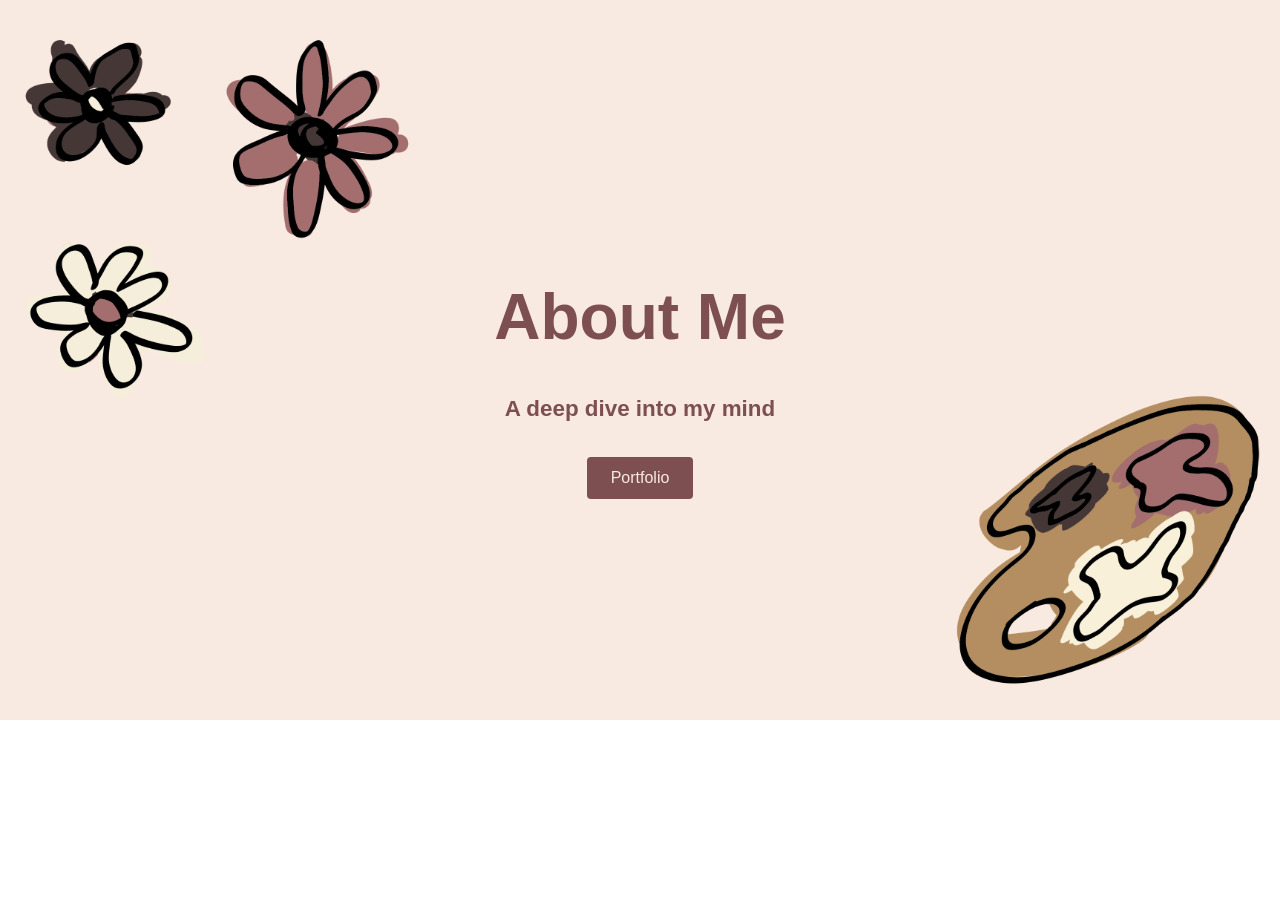
==== About.html @ f2bd369c "Add files via upload" ====
<!doctype html>
<html>
<head>
<meta charset="UTF-8">
<title>About</title>
<link href="style.css" rel="stylesheet" type="text/css">
</head>
<section class="hero-section">
        <div class="hero-content">
            <h1>About Me</h1>
            <h3>A deep dive into my mind</h3>
            <a href="https://bexdesigns.net/" target="_blank">
            <button class="button">Portfolio</button>
            </a>
        </div>
    </section>
<body>
</body>
</html>
---- style.css ----
@charset "UTF-8";

/* Global & Typography Styling */
body {
    font-family: 'DM Sans', sans-serif;
    margin: 0;
    padding: 0;
    color: #7d4f50;
    line-height: 1.6;
}

h1 {
    font-family: "Valley Sans", sans-serif;
    font-size: 4rem;
    font-weight: 600;
    margin-bottom: 0.1rem;
    color: #7d4f50;
}

h2 {
    font-family: "Valley Sans", sans-serif;
    font-size: 2.7rem;
    color: #f9eae1;
}

h5 {
    font-family: "Valley Sans", sans-serif;
    font-size: 2.7rem;
    color: #7d4f50;
    margin: 0;
}

h3, h4 {
    font-family: "DM Sans", sans-serif;
    font-size: 1.4rem;
    color: #7d4f50;
}

p {
    font-size: 1rem;
    max-width: 700px;
    margin-bottom: 1rem;
    color: #7d4f50;
}

p2 {
    color: #f9eae1;
}

q {
    font-style: italic;
    font-size: 1.5rem;
    display: block;
    margin: 1.5rem 0;
    color: #7d4f50;
}

/* Section Structures */
section {
    padding: 60px 10%;
}

.navigation {
	background-color: #cc8b86;
	justify-content: right;
	color: #f9eae1;
	
}

topsection {
    background-color: #f9eae1;
    color: #CC8b86;
    
}

topsection a {
    color: #f9eae1;
}

topsection a:hover {
    color: #7d4f50;
}
/* 1. Hero Section with Centered Background */
.hero-section {
    background-color: #f9eae1;
    background-image: url(Images/herographic.png);
    background-repeat: no-repeat;
    background-size: contain;
    background-position: center;
    min-height: 600px;
    display: flex;
    align-items: center;
    justify-content: center;
    text-align: center;
}

/* 2. Typography Section with Centered Image */
.typography-section {
    background-color: #CC8b86;
}

.typography-section .centered-image {
    display: block;
    margin: 0px auto;
    max-width: 75%;
    height: 5%;
}

/* 3. Color Section with Title Left & Image Right */
.color-section {
    background-color: #f9eae1;
}

.color-header {
    display: flex;
    justify-content: space-between;
    align-items: center;
    margin-bottom: 20px;
    flex-wrap: wrap;
    gap: 20px;
}

.color-palette-img {
    max-width: 400px; /* Adjust width as needed */
    height: auto;
}
.color-section {
    background-color: #f9eae1;
    background-image: url(Images/colorpalette.png);
    background-repeat: no-repeat;
    background-position: right center;
    background-size: 45%; /* Adjusts image size to fit neatly */
}

.resources-section {
    background-color: #cc8b86;
}
/* 4. Resources Section with Bottom-Right Background Image */
.resources-section {
    background-color: #cc8b86;
    background-image: url(Images/resource.png);
    background-repeat: no-repeat;
    background-position: right bottom;
    background-size: contain; /* Keeps the entire image visible; adjust or set a pixel size like '250px' if preferred */
    min-height: 250px; /* Optional: ensures enough height for the graphic to render nicely */
}
/* Links & Hover States */
a {
    color: #914D76;
    text-decoration: underline;
    transition: color 0.2s ease;
}

a:hover {
    color: #04AA6D;
}

/* Button Styling */
.button {
    background-color: #7d4f50;
    border: none;
    color: #f9eae1;
    padding: 12px 24px;
    text-align: center;
    text-decoration: none;
    display: inline-block;
    font-size: 16px;
    margin: 8px 4px;
    cursor: pointer;
    border-radius: 4px;
    transition: background-color 0.3s ease;
}

.button:hover {
    background-color: #CC8b86;
}

.button2 {
    background-color: #f9eae1;
    border: none;
    color: #CC8b86;
    padding: 12px 24px;
    text-align: center;
    text-decoration: none;
    display: inline-block;
    font-size: 16px;
    margin: 8px 4px;
    cursor: pointer;
    border-radius: 4px;
    transition: background-color 0.3s ease;
}

.button2:hover {
    background-color: #7d4f50;
}

/* Footer Styling */
footer {
    background-color: #f9eae1;
    color: #CC8b86;
    padding: 40px 10%;
}

footer a {
    color: #7d4f50;
}

footer a:hover {
    color: #CC8b86;
}
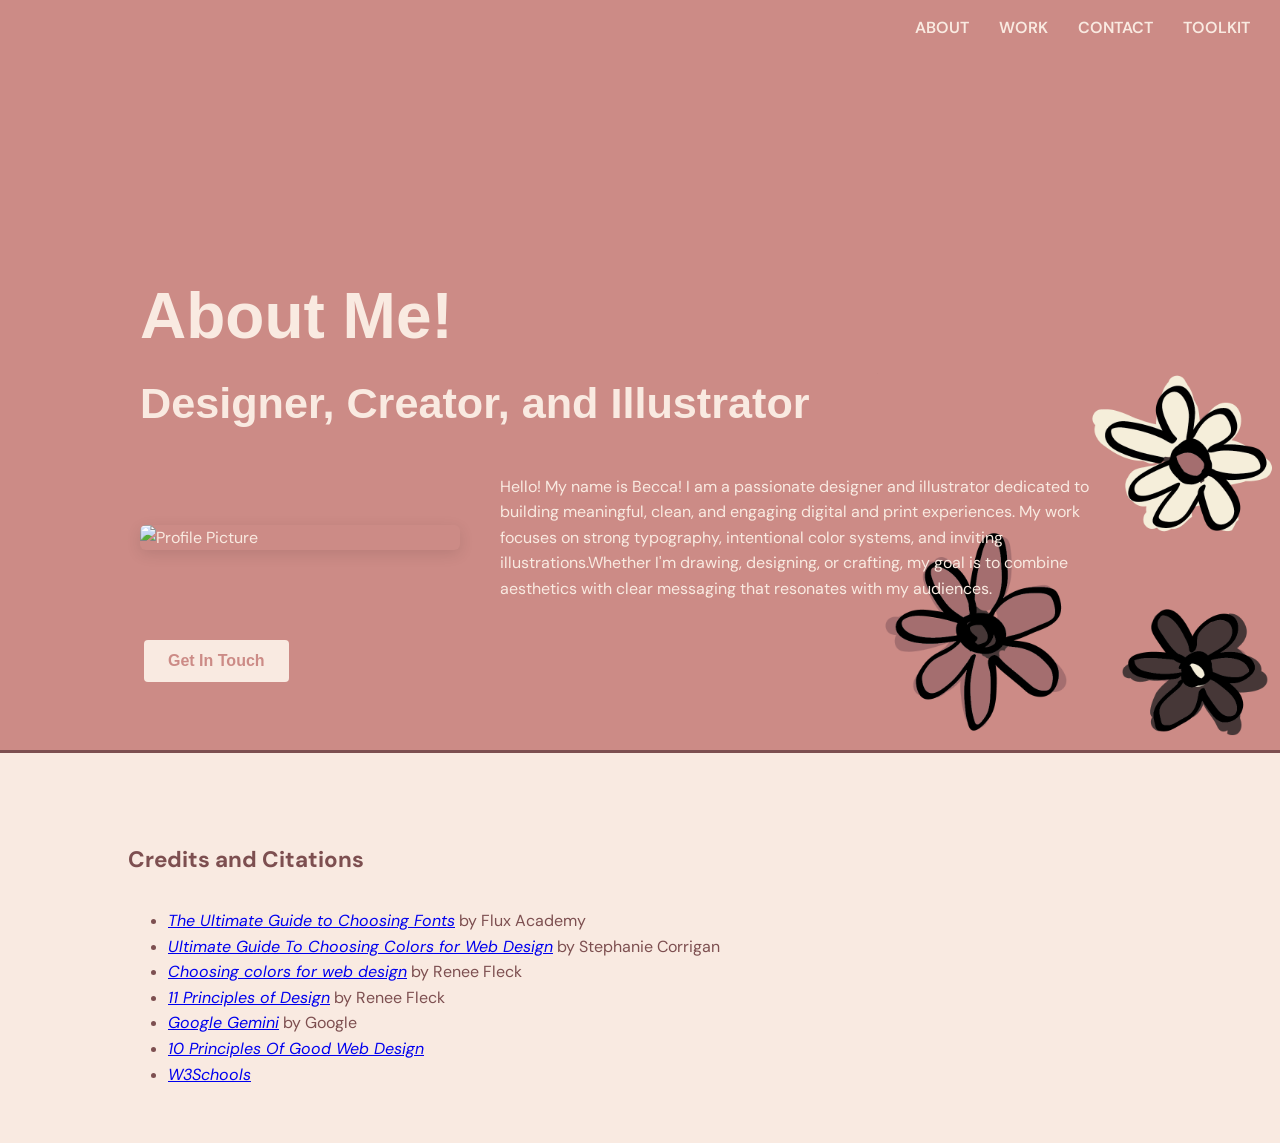
==== commit dbf3668f: "Add files via upload" ====
--- a/About.html
+++ b/About.html
@@ -1,19 +1,72 @@
-<!doctype html>
-<html>
+<!DOCTYPE html>
+<html lang="en">
 <head>
-<meta charset="UTF-8">
-<title>About</title>
-<link href="style.css" rel="stylesheet" type="text/css">
+    <meta charset="UTF-8">
+    <meta name="viewport" content="width=device-width, initial-scale=1.0">
+    <title>About - Bex Designs</title>
+    
+    <!-- Google Fonts -->
+    <link rel="preconnect" href="https://fonts.googleapis.com">
+    <link rel="preconnect" href="https://fonts.gstatic.com" crossorigin>
+    <link href="https://fonts.googleapis.com/css2?family=DM+Sans:ital,opsz,wght@0,9..40,100..1000;1,9..40,100..1000&family=Valley+Sans:ital,wght@0,100..900;1,100..900&display=swap" rel="stylesheet">
+    
+    <!-- External CSS -->
+    <link href="style.css" rel="stylesheet" type="text/css">
 </head>
-<section class="hero-section">
-        <div class="hero-content">
-            <h1>About Me</h1>
-            <h3>A deep dive into my mind</h3>
-            <a href="https://bexdesigns.net/" target="_blank">
-            <button class="button">Portfolio</button>
+<body>
+
+<header class="top-section">
+    <nav class="navigation">
+        <ul>
+            <li><a href="About.html">ABOUT</a></li>
+            <li><a href="WORK.html" target="_blank">WORK</a></li>
+            <li><a href="CONTACT.html" target="_blank">CONTACT</a></li>
+            <li><a href="TOOLKIT.html" target="_blank">TOOLKIT</a></li>
+        </ul>
+    </nav>
+</header>
+
+<!-- ABOUT SECTION WITH PHOTO & TEXT -->
+<section class="resources-section">
+    <div class="about-content-wrapper">
+        <h6>About Me!</h6>
+        <h2>Designer, Creator, and Illustrator</h2>
+        
+        <!-- Side-by-Side Flex Container -->
+        <div class="about-flex-container">
+            <div class="about-image-column">
+                <!-- Replace 'Images/your-photo.jpg' with your actual image file name -->
+                <img src="Images/Garner.Me.jpeg" alt="Profile Picture">
+            </div>
+            
+            <div class="about-text-column">
+                <p2>Hello! My name is Becca! I am a passionate designer and illustrator dedicated to building meaningful, clean, and engaging digital and print experiences. 
+				My work focuses on strong typography, intentional color systems, and inviting illustrations.</p2
+                <p2>Whether I'm drawing, designing, or crafting, my goal is to combine aesthetics with clear messaging that resonates with my audiences.</p2>
+            </div>
+        </div>
+
+        <div style="margin-top: 30px;">
+            <a href="CONTACT.html" target="_blank">
+                <button class="button2">Get In Touch</button>
             </a>
         </div>
-    </section>
-<body>
+    </div>
+</section>
+
+<!-- FOOTER -->
+<footer>
+    <h4>Credits and Citations</h4>
+    <ul>
+        <li><cite><a href="https://www.flux-academy.com/blog/the-ultimate-guide-to-choosing-fonts" target="_blank">The Ultimate Guide to Choosing Fonts</a></cite> by Flux Academy</li>
+        <li><cite><a href="https://www.flux-academy.com/blog/ultimate-guide-to-choosing-colors-for-web-design" target="_blank">Ultimate Guide To Choosing Colors for Web Design</a></cite> by Stephanie Corrigan</li>
+        <li><cite><a href="https://dribbble.com/stories/2018/12/19/choosing-colors-for-web-design-a-practical-ui-color-application-guide" target="_blank">Choosing colors for web design</a></cite> by Renee Fleck</li>
+        <li><cite><a href="https://dribbble.com/resources/education/principles-of-design" target="_blank">11 Principles of Design</a></cite> by Renee Fleck</li>
+		 <li><cite><a href="https://share.google/mY4D2VgByIqLXARrg" target="_blank">Google Gemini</a></cite> by Google</li>
+        <li><cite><a href="https://tilda.education/en/web-design-principles" target="_blank">10 Principles Of Good Web Design</a></cite></li>
+		<li><cite><a href="https://www.w3schools.com/" target="_blank">W3Schools</a></cite></li>
+    </ul>
+</footer>
+
 </body>
-</html>
+</html>
--- a/style.css
+++ b/style.css
@@ -5,7 +5,7 @@
     font-family: 'DM Sans', sans-serif;
     margin: 0;
     padding: 0;
-    color: #7d4f50;
+    color: #f9eae1;
     line-height: 1.6;
 }
 
@@ -21,6 +21,7 @@
     font-family: "Valley Sans", sans-serif;
     font-size: 2.7rem;
     color: #f9eae1;
+    margin-top: 0;
 }
 
 h5 {
@@ -34,6 +35,21 @@
     font-family: "DM Sans", sans-serif;
     font-size: 1.4rem;
     color: #7d4f50;
+}
+
+h7 {
+    font-family: "DM Sans", sans-serif;
+    font-size: 1.4rem;
+    text-align: center;
+    color: #7d4f50;
+}
+
+h6 {
+    font-family: "Valley Sans", sans-serif;
+    font-size: 4rem;
+    font-weight: 600;
+    margin-bottom: 0.1rem;
+    color: #f9eae1;
 }
 
 p {
@@ -43,7 +59,7 @@
     color: #7d4f50;
 }
 
-p2 {
+.p2 {
     color: #f9eae1;
 }
 
@@ -55,38 +71,50 @@
     color: #7d4f50;
 }
 
-/* Section Structures */
+/* Section Structure */
 section {
     padding: 60px 10%;
 }
 
+/* Horizontal Navigation Bar */
+.top-section {
+    background-color: #f9eae1;
+}
+
 .navigation {
-	background-color: #cc8b86;
-	justify-content: right;
-	color: #f9eae1;
-	
-}
-
-topsection {
-    background-color: #f9eae1;
-    color: #CC8b86;
-    
-}
-
-topsection a {
-    color: #f9eae1;
-}
-
-topsection a:hover {
-    color: #7d4f50;
-}
-/* 1. Hero Section with Centered Background */
+    background-color: #cc8b86;
+    display: flex;
+    justify-content: flex-end;
+    align-items: center;
+    padding: 15px 30px;
+}
+
+.navigation ul {
+    list-style: none;
+    display: flex;
+    gap: 30px;
+    margin: 0;
+    padding: 0;
+}
+
+.navigation li a {
+    color: #f9eae1;
+    text-decoration: none;
+    font-weight: 600;
+    transition: color 0.2s ease;
+}
+
+.navigation li a:hover {
+    color: #7d4f50;
+}
+
+/* Hero Section */
 .hero-section {
     background-color: #f9eae1;
-    background-image: url(Images/herographic.png);
+    background-image: url("Images/herographic.png");
+    background-size: 94.5%;
+    background-position: center;
     background-repeat: no-repeat;
-    background-size: contain;
-    background-position: center;
     min-height: 600px;
     display: flex;
     align-items: center;
@@ -94,21 +122,40 @@
     text-align: center;
 }
 
-/* 2. Typography Section with Centered Image */
+/* Typography Section */
 .typography-section {
-    background-color: #CC8b86;
+    background-color: #cc8b86;
 }
 
 .typography-section .centered-image {
     display: block;
-    margin: 0px auto;
+    margin: 20px auto;
     max-width: 75%;
-    height: 5%;
-}
-
-/* 3. Color Section with Title Left & Image Right */
+    height: auto;
+    border-radius: 6px;
+}
+
+/* About My Work Section */
+.about-work-section {
+    background-color: #cc8b86;
+}
+
+.about-work-section p {
+    color: #f9eae1;
+}
+
+.about-work-section .content-wrapper {
+    max-width: 800px;
+}
+
+/* Color Section */
 .color-section {
     background-color: #f9eae1;
+    background-image: url("Images/color.png");
+    background-size: 40%;
+    background-position: right;
+    background-repeat: no-repeat;
+    min-height: 100px;
 }
 
 .color-header {
@@ -120,42 +167,144 @@
     gap: 20px;
 }
 
-.color-palette-img {
-    max-width: 400px; /* Adjust width as needed */
-    height: auto;
-}
-.color-section {
-    background-color: #f9eae1;
-    background-image: url(Images/colorpalette.png);
-    background-repeat: no-repeat;
-    background-position: right center;
-    background-size: 45%; /* Adjusts image size to fit neatly */
-}
-
+/* Resources Section */
 .resources-section {
     background-color: #cc8b86;
-}
-/* 4. Resources Section with Bottom-Right Background Image */
-.resources-section {
-    background-color: #cc8b86;
-    background-image: url(Images/resource.png);
+    background-image: url("Images/resource.png");
+    background-size: 100%;
+    background-position: bottom right;
     background-repeat: no-repeat;
-    background-position: right bottom;
-    background-size: contain; /* Keeps the entire image visible; adjust or set a pixel size like '250px' if preferred */
-    min-height: 250px; /* Optional: ensures enough height for the graphic to render nicely */
-}
-/* Links & Hover States */
-a {
-    color: #914D76;
-    text-decoration: underline;
+    min-height: 400px;
+}
+
+/* Gallery Section */
+.gallery-section {
+    background-color: #f9eae1;
+}
+
+.gallery-section h2 {
+    color: #7d4f50;
+    margin-bottom: 30px;
+}
+
+/* Photo Grid Layout */
+.container {
+    display: flex;
+    flex-wrap: wrap;
+    gap: 20px;
+    justify-content: center;
+    max-width: 1200px;
+    margin: 0 auto;
+}
+
+.column {
+    flex: 0 1 22%;
+    min-width: 220px;
+    max-width: 280px;
+    box-sizing: border-box;
+    cursor: pointer;
+}
+
+.column img {
+    width: 100%;
+    max-width: 100%;
+    height: auto;
+    border-radius: 6px;
+    display: block;
+    transition: transform 0.3s ease;
+}
+
+.column img:hover {
+    transform: scale(1.03);
+}
+
+/* --- Lightbox Modal Styles --- */
+.lightbox {
+    display: none;
+    position: fixed;
+    z-index: 1000;
+    left: 0;
+    top: 0;
+    width: 100%;
+    height: 100%;
+    background-color: rgba(0, 0, 0, 0.9);
+    justify-content: center;
+    align-items: center;
+    flex-direction: column;
+    padding: 30px;
+    box-sizing: border-box;
+}
+
+.lightbox-content-wrapper {
+    display: flex;
+    flex-direction: column;
+    align-items: center;
+    max-width: 90%;
+    max-height: 85vh;
+}
+
+#lightbox-img {
+    max-width: 100%;
+    max-height: 68vh;
+    object-fit: contain;
+    border-radius: 6px;
+    box-shadow: 0 8px 25px rgba(0, 0, 0, 0.7);
+}
+
+#lightbox-caption {
+    color: #f9eae1;
+    font-size: 1.25rem;
+    margin-top: 20px;
+    text-align: center;
+    max-width: 750px;
+    font-family: 'DM Sans', sans-serif;
+}
+
+.close-lightbox {
+    position: absolute;
+    top: 25px;
+    right: 40px;
+    color: #f9eae1;
+    font-size: 45px;
+    font-weight: bold;
+    cursor: pointer;
     transition: color 0.2s ease;
 }
 
-a:hover {
-    color: #04AA6D;
-}
-
-/* Button Styling */
+.close-lightbox:hover {
+    color: #cc8b86;
+}
+
+/* Next and Previous Arrow Controls */
+.prev-lightbox, .next-lightbox {
+    cursor: pointer;
+    position: absolute;
+    top: 45%;
+    padding: 16px;
+    color: #f9eae1;
+    font-weight: bold;
+    font-size: 40px;
+    transition: 0.3s ease;
+    user-select: none;
+    background-color: rgba(0, 0, 0, 0.4);
+    border-radius: 4px;
+    transform: translateY(-50%);
+}
+
+.prev-lightbox {
+    left: 40px;
+}
+
+.next-lightbox {
+    right: 40px;
+}
+
+.prev-lightbox:hover, .next-lightbox:hover {
+    background-color: rgba(0, 0, 0, 0.8);
+    color: #cc8b86;
+}
+
+/* Buttons */
 .button {
     background-color: #7d4f50;
     border: none;
@@ -187,24 +336,330 @@
     margin: 8px 4px;
     cursor: pointer;
     border-radius: 4px;
+    font-weight: 600;
     transition: background-color 0.3s ease;
 }
 
 .button2:hover {
     background-color: #7d4f50;
-}
-
-/* Footer Styling */
+    color: #f9eae1;
+}
+
+/* --- Contact Page Styles --- */
+.contact-section {
+    background-color: #f9eae1;
+    min-height: 70vh;
+    display: flex;
+    justify-content: center;
+    align-items: center;
+}
+
+.contact-wrapper {
+    width: 100%;
+    max-width: 650px;
+}
+
+.contact-form {
+    margin-top: 30px;
+    display: flex;
+    flex-direction: column;
+    gap: 20px;
+}
+
+.form-group {
+    display: flex;
+    flex-direction: column;
+    gap: 8px;
+}
+
+.form-group label {
+    font-family: "DM Sans", sans-serif;
+    font-weight: 600;
+    color: #7d4f50;
+    font-size: 1rem;
+}
+
+.contact-form input,
+.contact-form textarea {
+    font-family: 'DM Sans', sans-serif;
+    padding: 12px 16px;
+    border: 2px solid #cc8b86;
+    border-radius: 4px;
+    background-color: #ffffff;
+    color: #7d4f50;
+    font-size: 1rem;
+    outline: none;
+    transition: border-color 0.3s ease;
+}
+
+.contact-form input:focus,
+.contact-form textarea:focus {
+    border-color: #7d4f50;
+}
+
+/* --- About Page Side-by-Side Layout --- */
+.about-page-section {
+    background-color: #f9eae1;
+    padding: 60px 10%;
+}
+
+.about-content-wrapper {
+    max-width: 1000px;
+    margin: 0 auto;
+}
+
+.about-flex-container {
+    display: flex;
+    align-items: center;
+    gap: 40px;
+    flex-wrap: wrap;
+    margin: 30px 0;
+}
+
+.about-image-column {
+    flex: 1 1 250px;
+    max-width: 320px;
+}
+
+.about-image-column img {
+    width: 100%;
+    height: auto;
+    border-radius: 6px;
+    display: block;
+    box-shadow: 0 4px 15px rgba(0, 0, 0, 0.1);
+}
+
+.about-text-column {
+    flex: 2 1 400px;
+}
+
+/* --- Toolkit Page & Expandable Cards Styles --- */
+.toolkit-section {
+    background-color: #cc8b86;
+    padding: 60px 10%;
+    min-height: 70vh;
+}
+
+.toolkit-wrapper {
+    max-width: 1000px;
+    margin: 0 auto;
+    text-align: center;
+}
+
+.toolkit-section h1 {
+    color: #f9eae1;
+    font-family: "Valley Sans", sans-serif;
+    font-size: 4rem;
+    margin-bottom: 0.1rem;
+}
+
+.toolkit-section h3.section-subtitle {
+    color: #f9eae1;
+    font-family: "DM Sans", sans-serif;
+    font-size: 1.4rem;
+    margin-top: 0;
+    margin-bottom: 30px;
+}
+
+.toolkit-grid {
+    display: flex;
+    flex-wrap: wrap;
+    gap: 20px;
+    margin-top: 40px;
+    justify-content: center;
+}
+
+/* Unexpanded Card: Brown (#7d4f50) with Cream text (#f9eae1) */
+.toolkit-card {
+    cursor: pointer;
+    overflow: hidden;
+    text-align: center;
+    border-radius: 8px;
+    padding: 25px;
+    flex: 1 1 280px;
+    max-width: 400px;
+    box-sizing: border-box;
+    background-color: #7d4f50;
+    border: 2px solid #f9eae1;
+    box-shadow: 0 4px 15px rgba(0, 0, 0, 0.1);
+    transition: background-color 0.3s ease, border-color 0.3s ease, box-shadow 0.3s ease;
+}
+
+.toolkit-card h3 {
+    color: #f9eae1;
+    margin-top: 0;
+    margin-bottom: 0;
+    font-family: "Valley Sans", sans-serif;
+    font-size: 1.8rem;
+    transition: color 0.3s ease;
+}
+
+/* Expanded Card: Cream (#f9eae1) with Brown text (#7d4f50) */
+.toolkit-card.expanded {
+    background-color: #f9eae1;
+    border-color: #7d4f50;
+    box-shadow: 0 8px 25px rgba(0, 0, 0, 0.2);
+}
+
+.toolkit-card.expanded h3 {
+    color: #7d4f50;
+}
+
+/* Hidden description text by default */
+.toolkit-card p.card-desc {
+    max-height: 0;
+    opacity: 0;
+    overflow: hidden;
+    margin: 0 auto;
+    color: #7d4f50;
+    font-family: "DM Sans", sans-serif;
+    font-size: 0.95rem;
+    line-height: 1.5;
+    transition: max-height 0.4s ease, opacity 0.3s ease, margin 0.3s ease;
+}
+
+.toolkit-card.expanded p.card-desc {
+    max-height: 250px;
+    opacity: 1;
+    margin-top: 15px;
+    margin-bottom: 20px;
+}
+
+/* Navigation Arrows inside Expanded Portion */
+.card-nav-container {
+    display: none;
+    justify-content: space-between;
+    align-items: center;
+    margin-top: 15px;
+    border-top: 1px solid #cc8b86;
+    padding-top: 12px;
+}
+
+.toolkit-card.expanded .card-nav-container {
+    display: flex;
+}
+
+.toolkit-arrow-btn {
+    background-color: #7d4f50;
+    color: #f9eae1;
+    border: none;
+    border-radius: 50%;
+    width: 36px;
+    height: 36px;
+    font-size: 16px;
+    cursor: pointer;
+    display: flex;
+    justify-content: center;
+    align-items: center;
+    transition: background-color 0.3s ease, transform 0.2s ease;
+}
+
+.toolkit-arrow-btn:hover {
+    background-color: #cc8b86;
+    color: #f9eae1;
+    transform: scale(1.08);
+}
+
+.card-counter {
+    font-family: 'DM Sans', sans-serif;
+    font-size: 0.9rem;
+    font-weight: 600;
+    color: #7d4f50;
+}
+
+.home-button-container {
+    margin-top: 40px;
+    text-align: center;
+}
+
+/* --- Cream & Brown Footer Styling --- */
 footer {
     background-color: #f9eae1;
-    color: #CC8b86;
-    padding: 40px 10%;
-}
-
-footer a {
-    color: #7d4f50;
-}
-
-footer a:hover {
-    color: #CC8b86;
+    color: #7d4f50;
+    padding: 60px 10% 40px 10%;
+    border-top: 3px solid #7d4f50;
+}
+
+.footer-container {
+    display: flex;
+    flex-wrap: wrap;
+    justify-content: space-between;
+    gap: 40px;
+    max-width: 1200px;
+    margin: 0 auto;
+}
+
+.footer-brand {
+    flex: 1 1 250px;
+}
+
+.footer-brand h2 {
+    font-family: "Valley Sans", sans-serif;
+    font-size: 2.2rem;
+    color: #7d4f50;
+    margin: 0 0 5px 0;
+    letter-spacing: 1px;
+}
+
+.footer-brand p {
+    font-family: "DM Sans", sans-serif;
+    font-size: 0.9rem;
+    color: #7d4f50;
+    margin: 0;
+    text-transform: uppercase;
+    letter-spacing: 1.5px;
+}
+
+.footer-links-group {
+    flex: 2 1 500px;
+    display: flex;
+    flex-wrap: wrap;
+    justify-content: space-between;
+    gap: 30px;
+}
+
+.footer-column {
+    flex: 1 1 180px;
+}
+
+.footer-column h4 {
+    font-family: "Valley Sans", sans-serif;
+    font-size: 1.1rem;
+    color: #7d4f50;
+    margin-top: 0;
+    margin-bottom: 15px;
+    letter-spacing: 0.5px;
+}
+
+.footer-column ul {
+    list-style: none;
+    padding: 0;
+    margin: 0;
+    display: flex;
+    flex-direction: column;
+    gap: 10px;
+}
+
+.footer-column li a {
+    font-family: "DM Sans", sans-serif;
+    font-size: 0.85rem;
+    color: #7d4f50;
+    text-decoration: none;
+    transition: color 0.2s ease;
+}
+
+.footer-column li a:hover {
+    color: #cc8b86;
+    text-decoration: underline;
+}
+
+.footer-bottom {
+    max-width: 1200px;
+    margin: 40px auto 0 auto;
+    padding-top: 25px;
+    border-top: 1px solid rgba(125, 79, 80, 0.2);
+    text-align: center;
+    font-family: "DM Sans", sans-serif;
+    font-size: 0.85rem;
+    color: #7d4f50;
 }
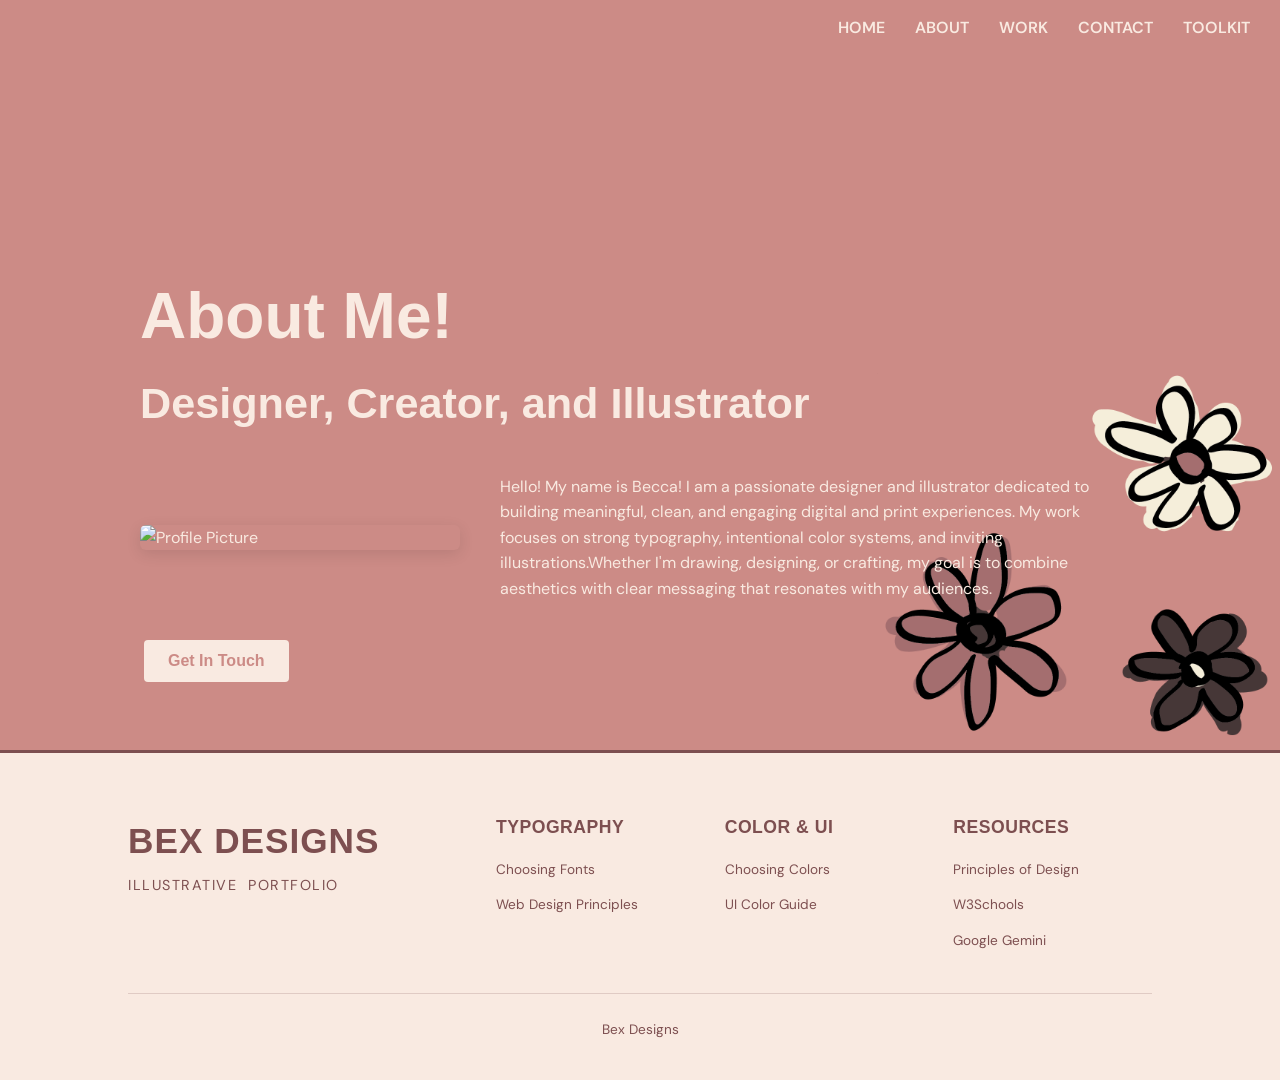
==== commit 331c50c5: "Add files via upload" ====
--- a/About.html
+++ b/About.html
@@ -18,6 +18,7 @@
 <header class="top-section">
     <nav class="navigation">
         <ul>
+			<li><a href="index.html">HOME</a></li>
             <li><a href="About.html">ABOUT</a></li>
             <li><a href="WORK.html" target="_blank">WORK</a></li>
             <li><a href="CONTACT.html" target="_blank">CONTACT</a></li>
@@ -56,16 +57,45 @@
 
 <!-- FOOTER -->
 <footer>
-    <h4>Credits and Citations</h4>
-    <ul>
-        <li><cite><a href="https://www.flux-academy.com/blog/the-ultimate-guide-to-choosing-fonts" target="_blank">The Ultimate Guide to Choosing Fonts</a></cite> by Flux Academy</li>
-        <li><cite><a href="https://www.flux-academy.com/blog/ultimate-guide-to-choosing-colors-for-web-design" target="_blank">Ultimate Guide To Choosing Colors for Web Design</a></cite> by Stephanie Corrigan</li>
-        <li><cite><a href="https://dribbble.com/stories/2018/12/19/choosing-colors-for-web-design-a-practical-ui-color-application-guide" target="_blank">Choosing colors for web design</a></cite> by Renee Fleck</li>
-        <li><cite><a href="https://dribbble.com/resources/education/principles-of-design" target="_blank">11 Principles of Design</a></cite> by Renee Fleck</li>
-		 <li><cite><a href="https://share.google/mY4D2VgByIqLXARrg" target="_blank">Google Gemini</a></cite> by Google</li>
-        <li><cite><a href="https://tilda.education/en/web-design-principles" target="_blank">10 Principles Of Good Web Design</a></cite></li>
-		<li><cite><a href="https://www.w3schools.com/" target="_blank">W3Schools</a></cite></li>
-    </ul>
+    <div class="footer-container">
+        <!-- Brand / Logo Area -->
+      <div class="footer-brand">
+        <h2>BEX DESIGNS</h2>
+          <p>Illustrative&nbsp; Portfolio</p>
+        </div>
+
+        <!-- Stacked & Horizontal Link Columns -->
+        <div class="footer-links-group">
+            <div class="footer-column">
+                <h4>TYPOGRAPHY</h4>
+                <ul>
+                    <li><a href="https://www.flux-academy.com/blog/the-ultimate-guide-to-choosing-fonts" target="_blank">Choosing Fonts</a></li>
+                    <li><a href="https://tilda.education/en/web-design-principles" target="_blank">Web Design Principles</a></li>
+                </ul>
+            </div>
+
+            <div class="footer-column">
+                <h4>COLOR & UI</h4>
+                <ul>
+                    <li><a href="https://www.flux-academy.com/blog/ultimate-guide-to-choosing-colors-for-web-design" target="_blank">Choosing Colors</a></li>
+                    <li><a href="https://dribbble.com/stories/2018/12/19/choosing-colors-for-web-design-a-practical-ui-color-application-guide" target="_blank">UI Color Guide</a></li>
+                </ul>
+            </div>
+
+            <div class="footer-column">
+                <h4>RESOURCES</h4>
+                <ul>
+                    <li><a href="https://dribbble.com/resources/education/principles-of-design" target="_blank">Principles of Design</a></li>
+                    <li><a href="https://www.w3schools.com/" target="_blank">W3Schools</a></li>
+                    <li><a href="https://share.google/mY4D2VgByIqLXARrg" target="_blank">Google Gemini</a></li>
+                </ul>
+            </div>
+        </div>
+    </div>
+
+    <!-- Copyright Bottom Bar -->
+    <div class="footer-bottom">
+    Bex Designs </div>
 </footer>
 
 </body>
--- a/style.css
+++ b/style.css
@@ -662,4 +662,5 @@
     font-family: "DM Sans", sans-serif;
     font-size: 0.85rem;
     color: #7d4f50;
-}+}
+
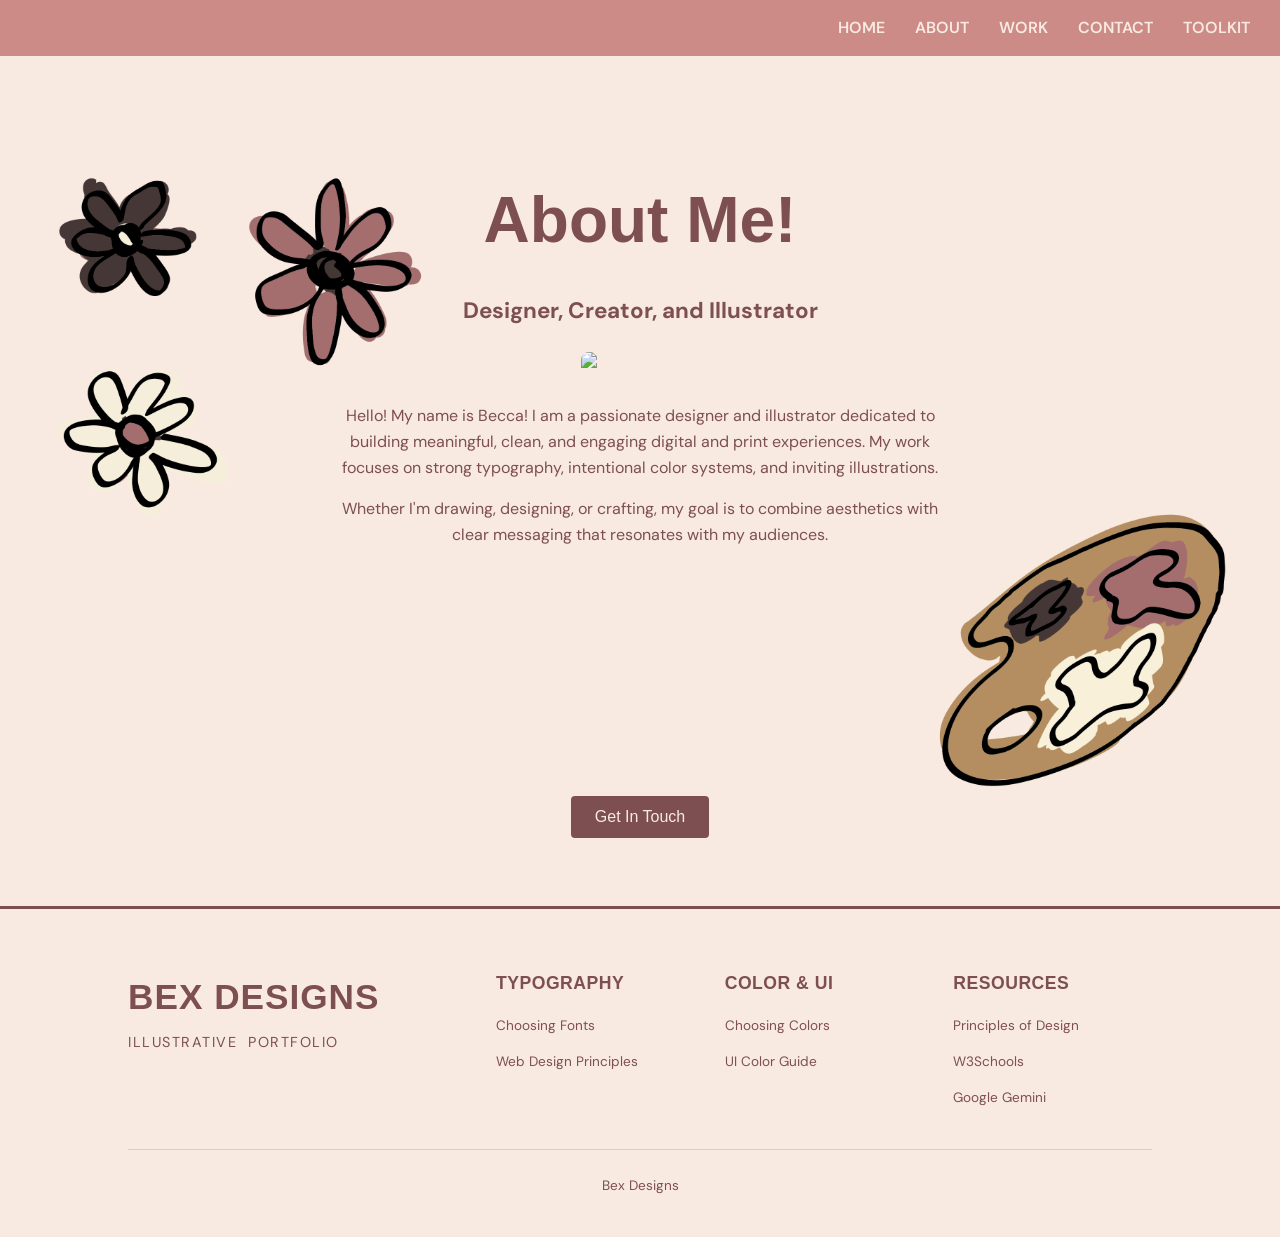
==== commit 6b72baee: "Add files via upload" ====
--- a/About.html
+++ b/About.html
@@ -18,7 +18,7 @@
 <header class="top-section">
     <nav class="navigation">
         <ul>
-			<li><a href="index.html">HOME</a></li>
+            <li><a href="index.html">HOME</a></li>
             <li><a href="About.html">ABOUT</a></li>
             <li><a href="WORK.html" target="_blank">WORK</a></li>
             <li><a href="CONTACT.html" target="_blank">CONTACT</a></li>
@@ -28,28 +28,28 @@
 </header>
 
 <!-- ABOUT SECTION WITH PHOTO & TEXT -->
-<section class="resources-section">
+<section class="hero-section">
     <div class="about-content-wrapper">
-        <h6>About Me!</h6>
-        <h2>Designer, Creator, and Illustrator</h2>
+        <h1>About Me!</h1>
+        <h3>Designer, Creator, and Illustrator</h3>
         
-        <!-- Side-by-Side Flex Container -->
-        <div class="about-flex-container">
-            <div class="about-image-column">
-                <!-- Replace 'Images/your-photo.jpg' with your actual image file name -->
+        <!-- Stacked Layout Container -->
+        <div class="about-stacked-container">
+            <div class="about-image-centered">
                 <img src="Images/Garner.Me.jpeg" alt="Profile Picture">
             </div>
             
             <div class="about-text-column">
-                <p2>Hello! My name is Becca! I am a passionate designer and illustrator dedicated to building meaningful, clean, and engaging digital and print experiences. 
-				My work focuses on strong typography, intentional color systems, and inviting illustrations.</p2
-                <p2>Whether I'm drawing, designing, or crafting, my goal is to combine aesthetics with clear messaging that resonates with my audiences.</p2>
+                <p>Hello! My name is Becca! I am a passionate designer and illustrator dedicated to building meaningful, clean, and engaging digital and print experiences. 
+                My work focuses on strong typography, intentional color systems, and inviting illustrations.</p>
+                    
+                <p>Whether I'm drawing, designing, or crafting, my goal is to combine aesthetics with clear messaging that resonates with my audiences.</p>
             </div>
         </div>
 
-        <div style="margin-top: 30px;">
+        <div class="about-button-wrapper">
             <a href="CONTACT.html" target="_blank">
-                <button class="button2">Get In Touch</button>
+                <button class="button">Get In Touch</button>
             </a>
         </div>
     </div>
--- a/style.css
+++ b/style.css
@@ -61,6 +61,14 @@
 
 .p2 {
     color: #f9eae1;
+}
+
+p3 {
+    font-size: 1rem;
+    max-width: 700px;
+    margin-bottom: 1rem;
+	text-align: left;
+    color: #7d4f50;
 }
 
 q {
@@ -664,3 +672,29 @@
     color: #7d4f50;
 }
 
+/* --- About Section Stacked Layout --- */
+.about-stacked-container {
+    display: flex;
+    flex-direction: column;
+    align-items: center; 
+    text-align: center;  
+    max-width: 600px;
+    margin: 0 auto;      
+}
+
+.about-image-centered img {
+    width: 100%;
+    max-width: 350px;    
+    height: auto;
+    border-radius: 8px;
+    margin-bottom: 10px; 
+}
+
+.about-text-column {
+    width: 100%;
+}
+
+.about-button-wrapper {
+    margin-top: 1px;
+    text-align: center;  
+}
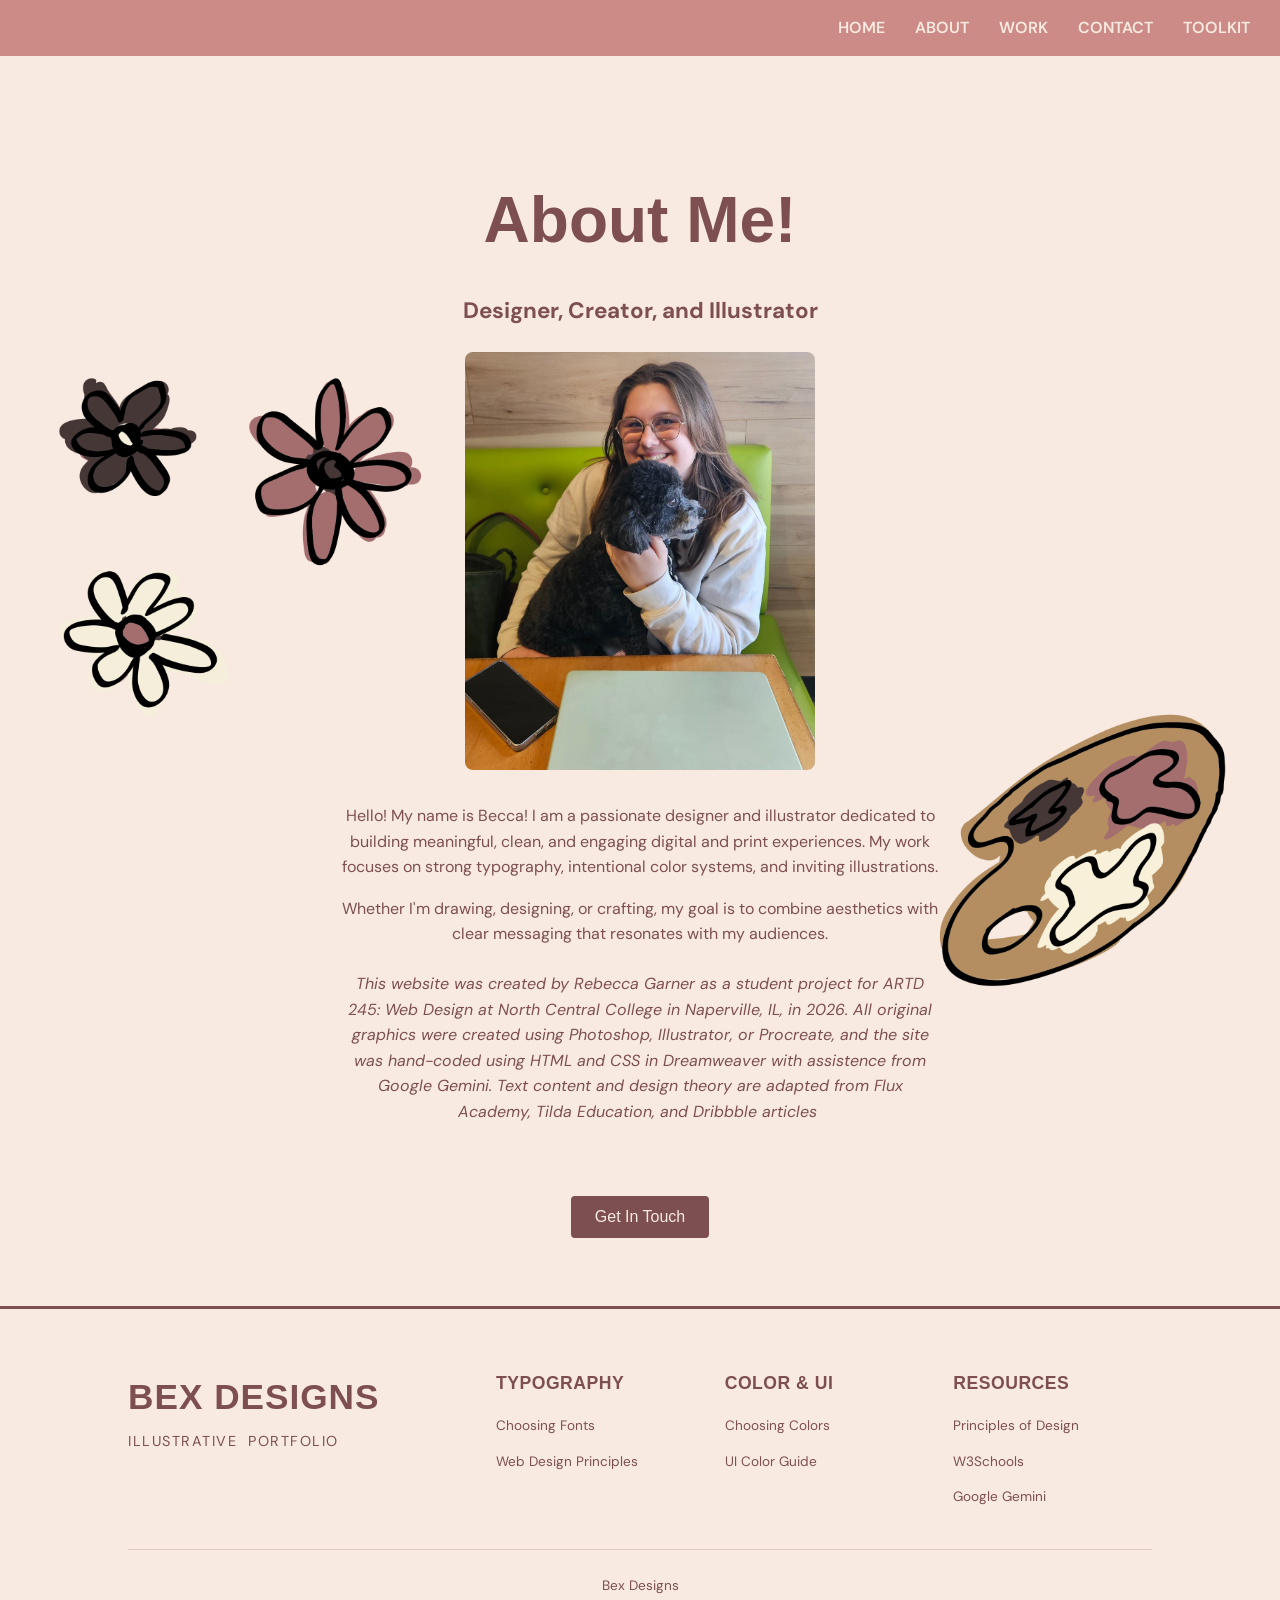
==== commit bdce8e01: "Add files via upload" ====
--- a/About.html
+++ b/About.html
@@ -36,14 +36,15 @@
         <!-- Stacked Layout Container -->
         <div class="about-stacked-container">
             <div class="about-image-centered">
-                <img src="Images/Garner.Me.jpeg" alt="Profile Picture">
+             <img src="Images/Garner.me.jpeg" alt="Profile Picture">
             </div>
             
             <div class="about-text-column">
                 <p>Hello! My name is Becca! I am a passionate designer and illustrator dedicated to building meaningful, clean, and engaging digital and print experiences. 
                 My work focuses on strong typography, intentional color systems, and inviting illustrations.</p>
                     
-                <p>Whether I'm drawing, designing, or crafting, my goal is to combine aesthetics with clear messaging that resonates with my audiences.</p>
+              <p>Whether I'm drawing, designing, or crafting, my goal is to combine aesthetics with clear messaging that resonates with my audiences.</p>
+                <q2>This website was created by Rebecca Garner as a student project for ARTD 245: Web Design at North Central College in Naperville, IL, in 2026. All original graphics were created using Photoshop, Illustrator, or Procreate, and the site was hand-coded using HTML and CSS in Dreamweaver with assistence from Google Gemini. Text content and design theory are adapted from Flux Academy, Tilda Education, and Dribbble articles&nbsp;</q2>
             </div>
         </div>
 
--- a/style.css
+++ b/style.css
@@ -74,6 +74,14 @@
 q {
     font-style: italic;
     font-size: 1.5rem;
+    display: block;
+    margin: 1.5rem 0;
+    color: #7d4f50;
+}
+
+q2 {
+    font-style: italic;
+    font-size: 1rem;
     display: block;
     margin: 1.5rem 0;
     color: #7d4f50;
